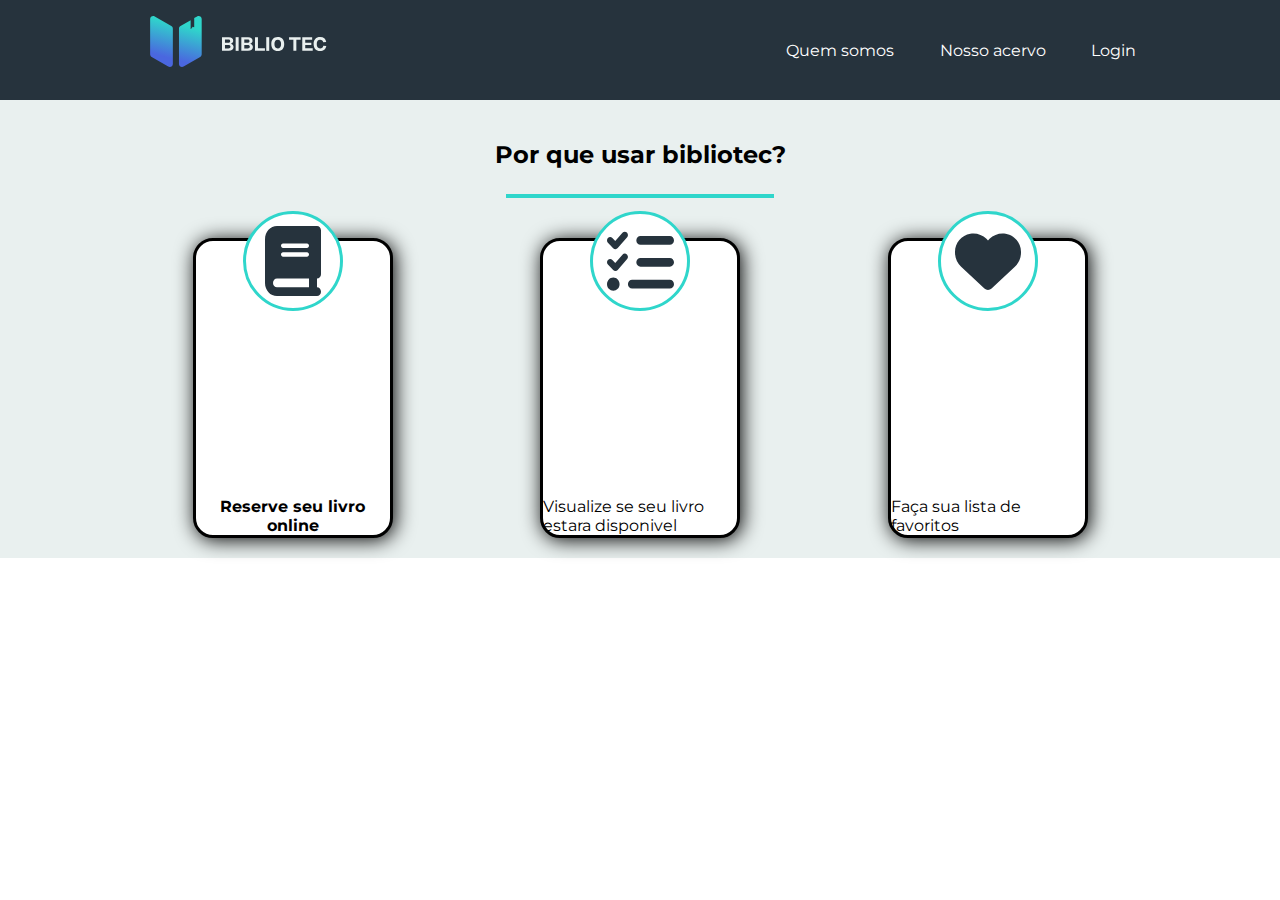
==== index.html @ d07726ea "site em andamento" ====
<!DOCTYPE html>
<html lang="pt-br">

<head>
    <meta charset="UTF-8">
    <meta name="viewport" content="width=device-width, initial-scale=1.0">
    <title>Sua biblioteca digital</title>

    <link rel="stylesheet" href="./css/home.css">
</head>

<body>
    <header>
        <div class="layout-grid header-flex">
            <img src="./imagens/logo-desktop.svg" alt="Livro aberto com o texto bibliotec ao lado">

            <nav>
                <a href="#">Quem somos</a>
                <a href="#">Nosso acervo</a>
                <a href="#">Login</a>
            </nav>

        </div>

    </header>

    <main>

        <section class="Porque-usar">
            <div class="layout-grid bibliotec-flex">
                <div class="titulo">
                    <h1>Por que usar bibliotec?</h1>
                    <hr>
                </div>
                <article class="icones">
                    <div class="caixa-livro">
                        <img src="./imagens/book-solid.svg" alt="livro fechado">
                    </div>

                    <h4 class="h4">Reserve seu livro online</h4>


                </article>


                <article class="icones">
                    <div class="caixa-hamburger">
                        <img src="./imagens/check-solid.svg" alt="menu hamburger">
                    </div>

                    Visualize se seu livro estara disponivel</article>
                <article class="icones">
                    <div class="caixa-coração">
                        <img src="./imagens/heart-solid.svg" alt="caixa-coração">
                    </div>
                    
                    Faça sua lista de favoritos
                </article>
            </div>
        </section>

        <section class="Top-livros">

            <article class=""></article>
            <article></article>
            <article></article>
            <article></article>

        </section>


    </main>

    <footer></footer>

</body>

</html>
---- css/home.css ----
@import url('https://fonts.googleapis.com/css2?family=Montserrat:ital,wght@0,100..900;1,100..900&display=swap');

* {
    margin: 0;
    padding: 0;
    box-sizing: border-box;
}

body{ 
    font-family: "Montserrat", sans-serif;
    
}

header {
    width: 100%;
    height: 100px;
    background-color: #26333D;

}

.layout-grid {
    width: 100%;
    max-width: 992px;
    /* border: 3px solid white; */
    margin: 0 auto;
}

.header-flex {
    display: flex;
    justify-content: space-between;
    height: 100%;
    align-items: center;
}

header nav {
    display: flex;
    justify-content: space-between;
    align-items: center;
    width: 350px;
    height: 100%;
    /* border: 3px solid white; */

}

header nav a {
    display: flex;
    color: white;
    text-decoration: none;
}

main {
    display: flex;
    justify-content: center;
    align-items: center;
    width: 100%;
    height: 100%;
    padding-top: 20px;
    padding-bottom: 20px;
    background-color: #e9f0ef;

}

.h4{

    text-align: center;
}

.icones {
    display: flex;
    justify-content: space-between;
    border: 3px solid black;
    flex-direction: column;
    width: 200px;
    height: 300px;
    align-items: center;
    border-radius: 20px;
    box-shadow: 2px 2px 20px black;
    background-color: white;

}

.bibliotec-flex {
    flex-wrap: wrap;
    display: flex;
    justify-content: space-between;
    align-items: center;
}

.titulo {
    margin-bottom: 40px;
    width: 100%;
    display: flex;
    flex-wrap: wrap;
    justify-content: center;
    
}

.bibliotec-flex .titulo hr {
    width: 30%;
    
    border: 2px solid #2fd6cb;
    
}


.bibliotec-flex h1 {
    width: 100%;
    text-align: center;
    display: flex;
    justify-content: center;
    font-size: x-large;
    margin-bottom: 25px;
    margin-top: 20px;
    
}

.caixa-livro {
    display: flex;
    justify-content: center;
    align-items: center;
    width: 100px;
    height: 100px;
    border: 3px solid #2fd6cb;
    border-radius: 50%;
    
    background-color: white;
    margin-top: -30px;
}

.caixa-hamburger{
    display: flex;
    justify-content: center;
    align-items: center;
    width: 100px;
    height: 100px;
    border: 3px solid #2fd6cb;
    border-radius: 50%;
    
    background-color: white;
    margin-top: -30px;
}

.caixa-coração{
    display: flex;
    justify-content: center;
    align-items: center;
    width: 100px;
    height: 100px;
    border: 3px solid #2fd6cb;
    border-radius: 50%;
    
    background-color: white;
    margin-top: -30px;
}
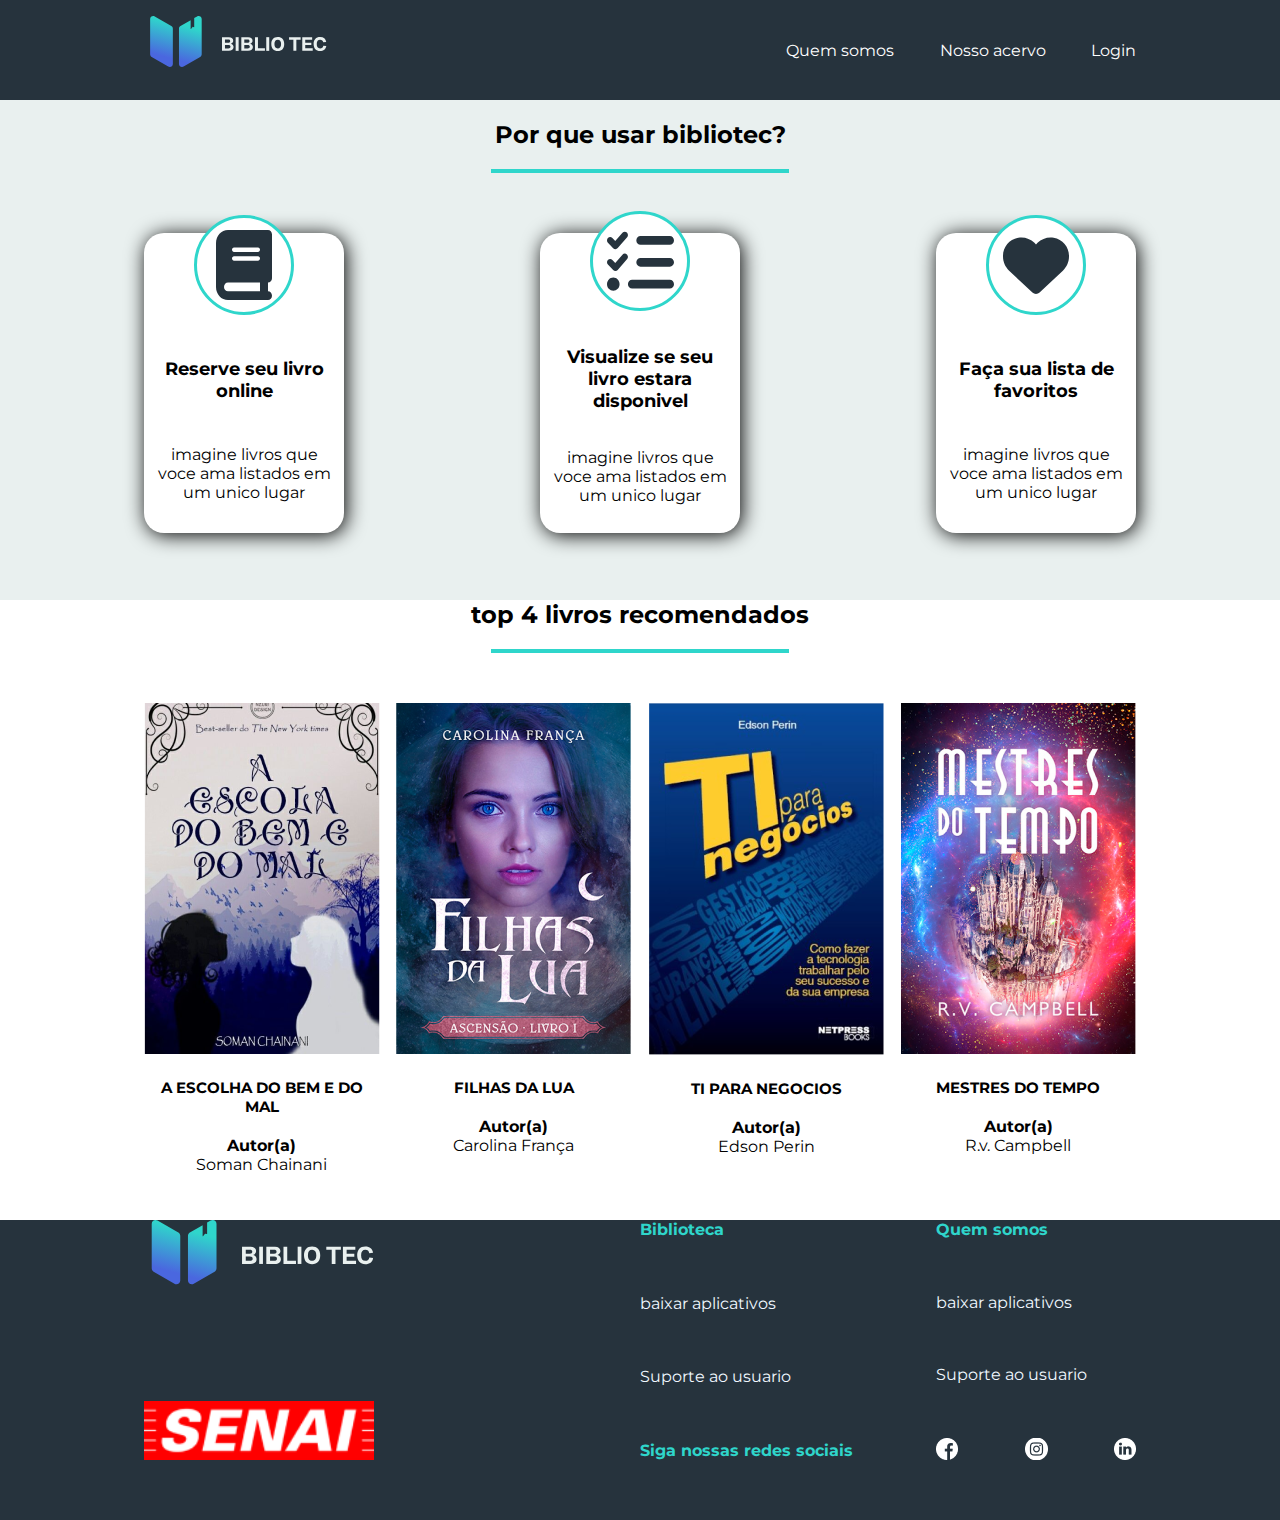
==== commit 37c11e22: "projeto completo" ====
--- a/index.html
+++ b/index.html
@@ -26,52 +26,122 @@
 
     <main>
 
-        <section class="Porque-usar">
+        <section class="porque-usar">
+
             <div class="layout-grid bibliotec-flex">
                 <div class="titulo">
                     <h1>Por que usar bibliotec?</h1>
                     <hr>
                 </div>
+
                 <article class="icones">
-                    <div class="caixa-livro">
-                        <img src="./imagens/book-solid.svg" alt="livro fechado">
+                    <div class="caixa-icone">
+                        <img src="./imagens/book-solid.svg" alt="imagem de livro">
                     </div>
+                    <h2>Reserve seu livro online</h2>
+                    <p>imagine livros que voce ama listados em um unico lugar
+                    </p>
+                </article>
 
-                    <h4 class="h4">Reserve seu livro online</h4>
+                <article class="icones">
+                    <div class="caixa-check">
+                        <img src="./imagens/check-solid.svg" alt="">
+                    </div>
+                    <h2>Visualize se seu livro estara disponivel</h2>
+                    <p>imagine livros que voce ama listados em um unico lugar</p>
+                </article>
 
+                <article class="icones">
+                    <div class="caixa-coraçao">
+                        <img src="./imagens/heart-solid.svg" alt="">
+                    </div>
+                    <h2>Faça sua lista de favoritos</h2>
+                    <p>imagine livros que voce ama listados em um unico lugar</p>
+                </article>
+
+            </div>
+        </section>
+
+        <section class="top-4livros">
+            <div class="layout-grid bibliotec-flex">
+                <div class="titulo-livro">
+                    <h1>top 4 livros recomendados</h1>
+                    <hr>
+                </div>
+
+                <article class="livros">
+                    <img src="./imagens/livro1.png" alt="escolha do bem e do mal">
+                    <h2>A ESCOLHA DO BEM E DO MAL</h2>
+                    <h3>Autor(a)</h3>
+                    <p>Soman Chainani</p>
+                </article>
+
+                <article class="livros">
+                    <img src="./imagens/livro2.png" alt="escolha do bem e do mal">
+                    <h2>FILHAS DA LUA </h2>
+                    <h3>Autor(a)</h3>
+                    <p>Carolina França</p>
+
+                </article>
+                <article class="livros">
+                    <img src="./imagens/livro3.png" alt="escolha do bem e do mal">
+                    <h2>TI PARA NEGOCIOS </h2>
+                    <h3>Autor(a)</h3>
+                    <p>Edson Perin</p>
+
+                </article>
+                <article class="livros">
+                    <img src="./imagens/livro4.png" alt="escolha do bem e do mal">
+                    <h2>MESTRES DO TEMPO</h2>
+                    <h3>Autor(a)</h3>
+                    <p>R.v. Campbell</p>
 
                 </article>
 
+            </div>
 
-                <article class="icones">
-                    <div class="caixa-hamburger">
-                        <img src="./imagens/check-solid.svg" alt="menu hamburger">
-                    </div>
 
-                    Visualize se seu livro estara disponivel</article>
-                <article class="icones">
-                    <div class="caixa-coração">
-                        <img src="./imagens/heart-solid.svg" alt="caixa-coração">
-                    </div>
-                    
-                    Faça sua lista de favoritos
-                </article>
-            </div>
-        </section>
 
-        <section class="Top-livros">
-
-            <article class=""></article>
-            <article></article>
-            <article></article>
-            <article></article>
 
         </section>
 
-
     </main>
 
-    <footer></footer>
+    <footer>
+        <div class="layout-grid footer-flex">
+            <div class="conteudo">
+                <div class="logo-footer">
+                    <img src="./imagens/logo-desktop.svg" alt="livro aberto">
+                    <img src="./imagens/logo-senai-vermelho.png" alt="logo senai vermelho">
+
+                </div>
+
+                <nav class="nav-footer">
+                    <div class="left-info">
+                        <h4>Biblioteca</h4>
+                        <a href=" #">baixar aplicativos</a>
+                        <a href="#">Suporte ao usuario</a>
+
+                        <h4>Siga nossas redes sociais</h4>
+                    </div>
+
+                    <div class="right-info">
+                        <h4>Quem somos</h4>
+                        <a href="#">baixar aplicativos</a>
+                        <a href="#">Suporte ao usuario</a>
+
+                        <div class="redes">
+                            <img src="./imagens/facebook-icon.png" alt="f dentro de uma bola">
+                            <img src="./imagens/instagram-icon.png" alt="i dentro de uma bola">
+                            <img src="./imagens/linkedin-icon.png" alt="l dentro de uma bola">
+                        </div>
+                    </div>
+
+                </nav>
+            </div>
+        </div>
+        </div>
+    </footer>
 
 </body>
 
--- a/css/home.css
+++ b/css/home.css
@@ -6,9 +6,8 @@
     box-sizing: border-box;
 }
 
-body{ 
+body {
     font-family: "Montserrat", sans-serif;
-    
 }
 
 header {
@@ -49,34 +48,40 @@
 }
 
 main {
-    display: flex;
     justify-content: center;
     align-items: center;
     width: 100%;
     height: 100%;
-    padding-top: 20px;
+    /* padding-top: 20px; */
     padding-bottom: 20px;
-    background-color: #e9f0ef;
-
-}
-
-.h4{
-
-    text-align: center;
+    /* background-color: #E9F0EF; */
 }
 
 .icones {
     display: flex;
-    justify-content: space-between;
-    border: 3px solid black;
+    justify-content: space-around;
+    background-color: white;
+    /* border: 3px solid rgb(0, 0, 0); */
     flex-direction: column;
     width: 200px;
     height: 300px;
     align-items: center;
     border-radius: 20px;
     box-shadow: 2px 2px 20px black;
-    background-color: white;
-
+    text-align: center;
+    margin-top: 40px;
+    padding: 10px;
+
+}
+
+.porque-usar {
+    width: 100%;
+    height: 500px;
+    background-color: #E9F0EF;
+}
+
+.porque-usar h1 {
+    padding-top: 20px;
 }
 
 .bibliotec-flex {
@@ -86,74 +91,180 @@
     align-items: center;
 }
 
-.titulo {
-    margin-bottom: 40px;
+.bibliotec-flex .titulo {
     width: 100%;
     display: flex;
     flex-wrap: wrap;
     justify-content: center;
-    
+    margin-bottom: 20px;
 }
 
 .bibliotec-flex .titulo hr {
     width: 30%;
+    border: 2px solid #2FD6CB;
+}
+
+.bibliotec-flex h1 {
+    width: 100%;
+    text-align: center;
+    display: flex;
+    justify-content: center;
+    font-size: x-large;
+    margin-bottom: 20px;
+
+}
+
+.caixa-icone {
+    width: 100px;
+    height: 100px;
+    border-radius: 50%;
+    border: 3px solid #2FD6CB;
+    display: flex;
+    justify-content: center;
+    align-items: center;
+    margin-top: -50px;
+    background-color: white;
+}
+
+.caixa-coraçao {
+    width: 100px;
+    height: 100px;
+    border-radius: 50%;
+    border: 3px solid #2FD6CB;
+    display: flex;
+    justify-content: center;
+    align-items: center;
+    margin-top: -50px;
+    background-color: white;
+}
+
+.caixa-check {
+    width: 100px;
+    height: 100px;
+    border-radius: 50%;
+    border: 3px solid #2FD6CB;
+    display: flex;
+    justify-content: center;
+    align-items: center;
+    margin-top: -50px;
+    background-color: white;
+}
+
+.icones h2 {
+    text-align: center;
+    font-size: large;
+}
+
+.bibliotec-flex .titulo-livro {
+    width: 100%;
+    display: flex;
+    flex-wrap: wrap;
+    justify-content: center;
+    margin-bottom: 40px;
+}
+
+.bibliotec-flex .titulo-livro hr {
+    width: 30%;
+    border: 2px solid #2FD6CB;
+    margin-bottom: 10px;
+}
+
+.livros {
+    /* background-color: black; */
+    height: 300px;
+    width: 235px;
+    text-align: center;
+}
+
+.livros h2 {
+    margin-top: 20px;
+    font-size: 15px;
+    ;
+}
+
+.livros h3 {
+    margin-top: 20px;
+    font-size: medium;
+}
+
+.top-4livros {
+    width: 100%;
+    height: 600px;
+    background-color: #ffff;
+
+}
+
+
+footer {
+    width: 100%;
+    height: 300px;
+    background-color: #26333D;
+}
+
+.footer-flex{
+    display: flex;
+    justify-content: space-between;
+    width: 100%;
+    height: 300px;
+    /* border: 2px solid red; */
+}
+.conteudo{
+    width: 100%;
+    display: flex;
+    justify-content: space-between;
+    /* border: 2px solid  aquamarine; */
+}
+
+.logo-footer{
+    display: flex;
+    flex-direction: column;
+    justify-content: space-between;
+    width: 230px;
+    height: 80%;
+    /* border: 2px solid orange; */
+}
+ .nav-footer{
+    display: flex;
+    justify-content: space-between;
+    width: 50%;
+    /* border: 2px solid green; */
+  }
+
+  .left-info{
+    width: 250px;
+    height: 80%;
+    display: flex;
+    flex-direction: column;
+    justify-content: space-between;
+    /* border: 1px solid blue; */
+
+  }
+  .right-info{
+    display: flex;
+    justify-content: space-between;
+    flex-direction: column;
+    width: 200px;
+    height: 80%;
+    /* border: 2px solid blue; */
+}
+.nav-footer h4{
+    color:#2FD6CB;
     
-    border: 2px solid #2fd6cb;
-    
-}
-
-
-.bibliotec-flex h1 {
-    width: 100%;
-    text-align: center;
-    display: flex;
-    justify-content: center;
-    font-size: x-large;
-    margin-bottom: 25px;
-    margin-top: 20px;
-    
-}
-
-.caixa-livro {
-    display: flex;
-    justify-content: center;
-    align-items: center;
-    width: 100px;
-    height: 100px;
-    border: 3px solid #2fd6cb;
-    border-radius: 50%;
-    
-    background-color: white;
-    margin-top: -30px;
-}
-
-.caixa-hamburger{
-    display: flex;
-    justify-content: center;
-    align-items: center;
-    width: 100px;
-    height: 100px;
-    border: 3px solid #2fd6cb;
-    border-radius: 50%;
-    
-    background-color: white;
-    margin-top: -30px;
-}
-
-.caixa-coração{
-    display: flex;
-    justify-content: center;
-    align-items: center;
-    width: 100px;
-    height: 100px;
-    border: 3px solid #2fd6cb;
-    border-radius: 50%;
-    
-    background-color: white;
-    margin-top: -30px;
-}
-
-
-
-
-
+}
+
+.nav-footer a {
+    text-decoration: none;
+    color: aliceblue;
+}
+
+.redes{
+    display: flex;
+    flex-direction: row;
+    justify-content: space-between;
+    align-items: flex-end ;
+    /* border: 2px solid purple ; */
+}
+
+
+
+
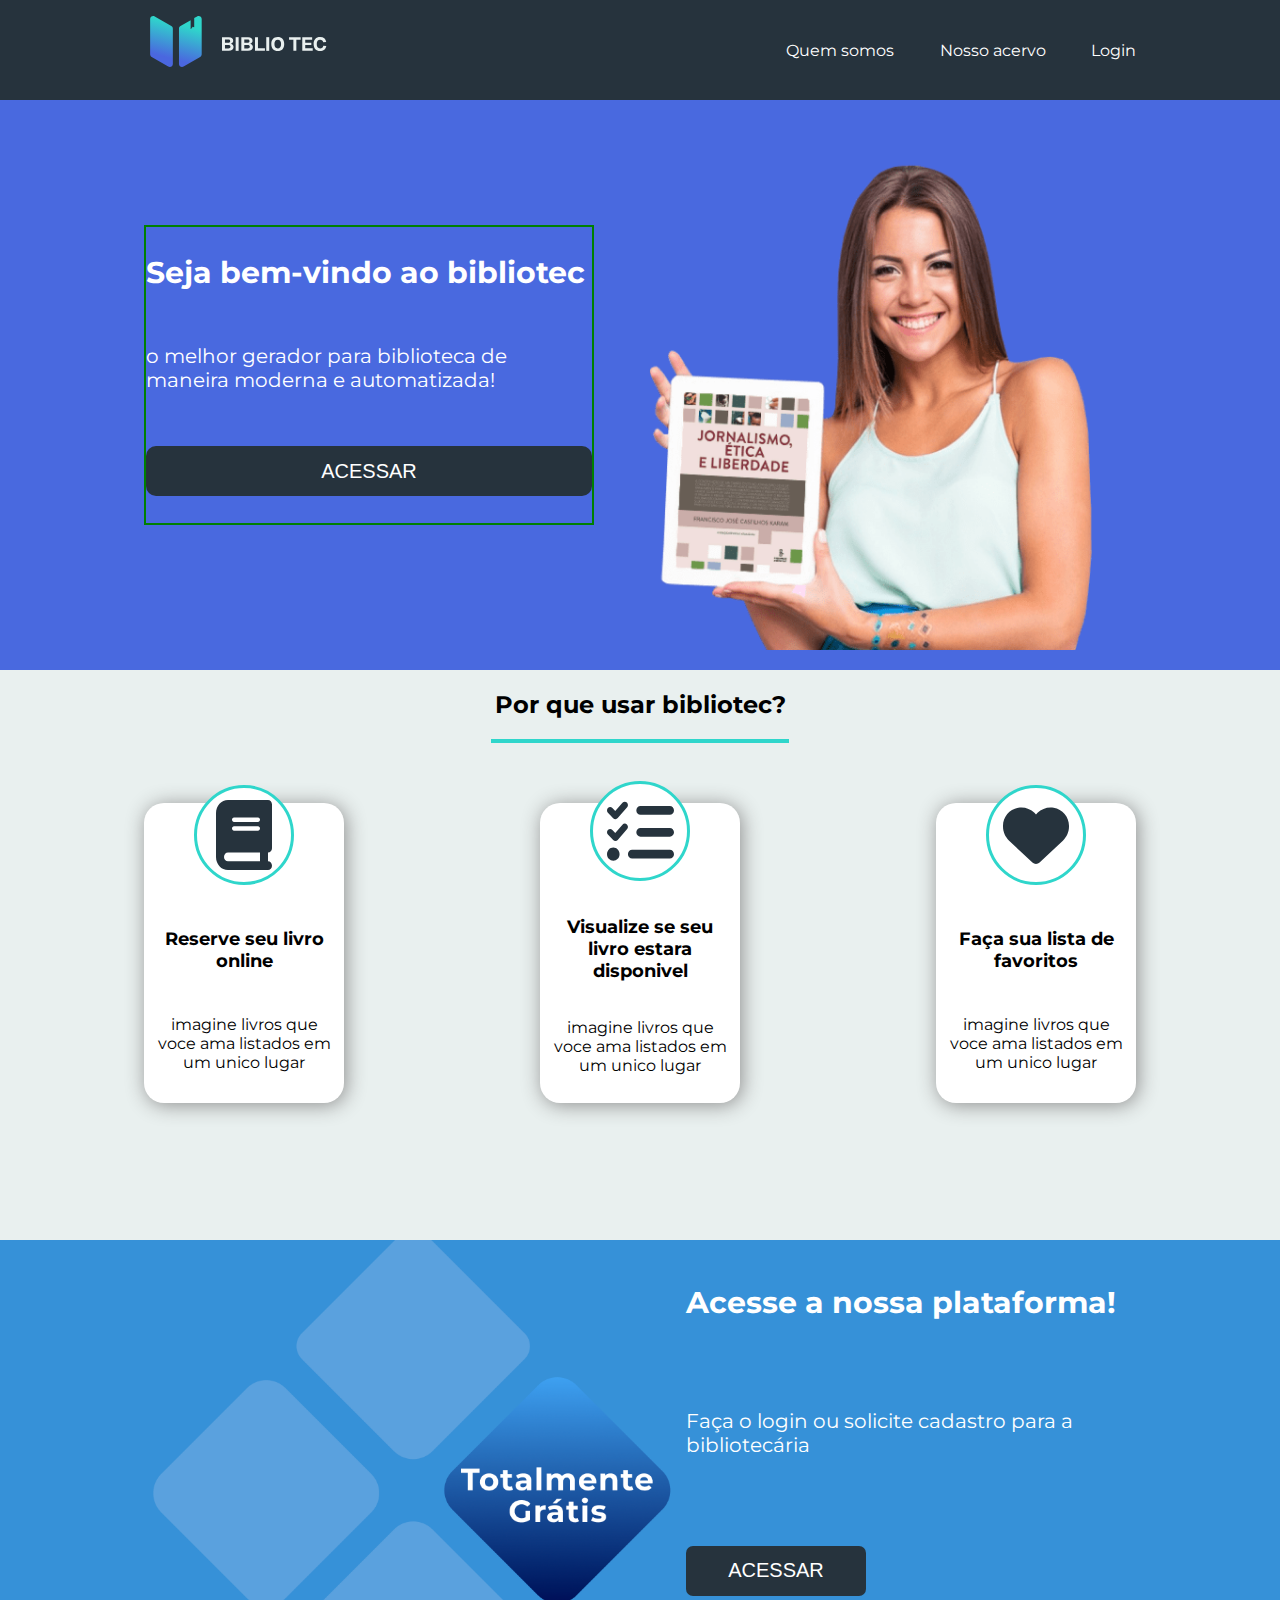
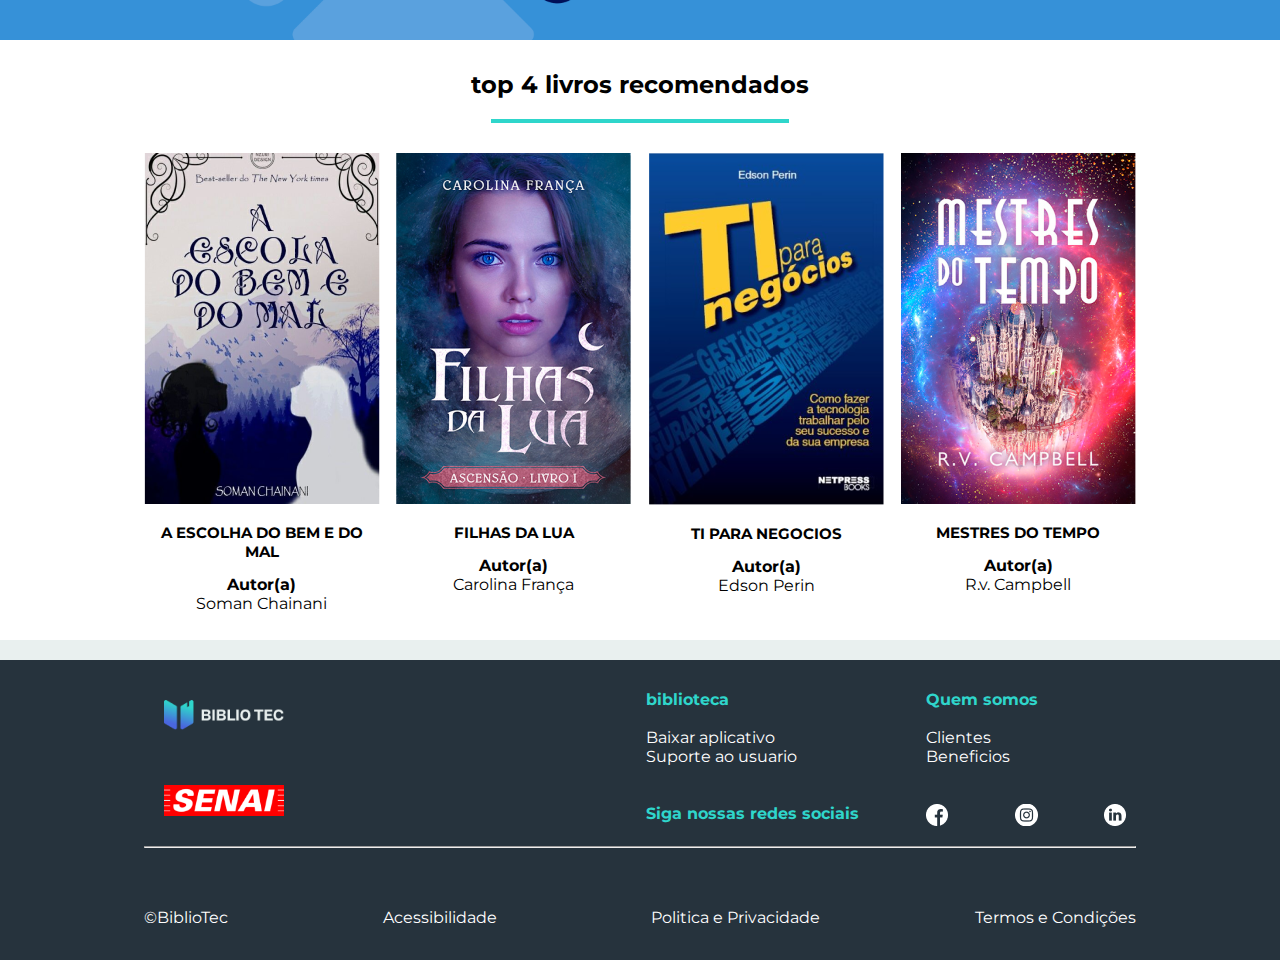
==== commit f0ecf1a5: "Projeto concluido" ====
--- a/index.html
+++ b/index.html
@@ -24,7 +24,27 @@
 
     </header>
 
+
+
+
     <main>
+
+        <section id="banner">
+            <div class="layout-grid banner-flex">
+
+                <div class="banner-info">
+                    <h4>Seja bem-vindo ao bibliotec</h4>
+                    <p>o melhor gerador para biblioteca de maneira moderna e automatizada! </p>
+                    <button>Acessar</button>
+                </div>
+                <img src="./imagens/banner-mulher-livro.png" alt="mulher com livor na mão">
+            </div>
+
+        </section>
+
+
+
+
 
         <section class="porque-usar">
 
@@ -60,7 +80,27 @@
                 </article>
 
             </div>
+
         </section>
+
+
+        <section id="acesso">
+            <div class="layout-grid acesso-flex">
+
+                <img src="./imagens/totalmente-gratis.png" alt=" informativo totalmente gratis">
+                <div class="acesso-gratis">
+                    <h5>Acesse a nossa plataforma!</h5>
+                    <p>Faça o login ou solicite
+                        cadastro para a bibliotecária</p>
+                    <button>Acessar</button>
+                </div>
+
+            </div>
+
+        </section>
+
+
+
 
         <section class="top-4livros">
             <div class="layout-grid bibliotec-flex">
@@ -107,39 +147,48 @@
 
     </main>
 
+
     <footer>
-        <div class="layout-grid footer-flex">
-            <div class="conteudo">
-                <div class="logo-footer">
-                    <img src="./imagens/logo-desktop.svg" alt="livro aberto">
-                    <img src="./imagens/logo-senai-vermelho.png" alt="logo senai vermelho">
-
-                </div>
-
-                <nav class="nav-footer">
-                    <div class="left-info">
-                        <h4>Biblioteca</h4>
-                        <a href=" #">baixar aplicativos</a>
-                        <a href="#">Suporte ao usuario</a>
-
-                        <h4>Siga nossas redes sociais</h4>
+        <section class="layout-grid padding">
+            <div class="layout-grid footer-flex">
+                <div class="conteudo">
+                    <div class="logo-footer">
+                        <img src="./imagens/logo-recortado.png" alt="logo livro">
+                        <img src="./imagens/logo-senai-vermelho.png" alt="logo senai">
                     </div>
 
-                    <div class="right-info">
-                        <h4>Quem somos</h4>
-                        <a href="#">baixar aplicativos</a>
-                        <a href="#">Suporte ao usuario</a>
+                    <nav class="nav-footer">
+                        <div class="left-info">
+                            <h4>biblioteca</h4><br>
+                            <a href="#">Baixar aplicativo</a>
+                            <a href="#">Suporte ao usuario</a> <br> <br>
+                            <h4>Siga nossas redes sociais</h4>
+                        </div>
 
-                        <div class="redes">
-                            <img src="./imagens/facebook-icon.png" alt="f dentro de uma bola">
-                            <img src="./imagens/instagram-icon.png" alt="i dentro de uma bola">
-                            <img src="./imagens/linkedin-icon.png" alt="l dentro de uma bola">
+                        <div class="right-info">
+                            <h4>Quem somos</h4>
+                            <br>
+                            <a href="#">Clientes</a>
+                            <a href="#">Beneficios</a> <br> <br>
+
+                            <div class="redes-sociais">
+                                <img src="./imagens/facebook-icon.png" alt="logo facebook">
+                                <img src="./imagens/instagram-icon.png" alt="logo instagram">
+                                <img src="./imagens/linkedin-icon.png" alt="logo linkedin">
+                            </div>
                         </div>
-                    </div>
 
-                </nav>
+                    </nav>
+                </div>
             </div>
-        </div>
+            <hr>
+        </section>
+
+        <div class="barra layout-grid">
+            <a href="#">©BiblioTec</a>
+            <a href="#">Acessibilidade</a>
+            <a href="#">Politica e Privacidade</a>
+            <a href="#">Termos e Condições</a>
         </div>
     </footer>
 
--- a/css/home.css
+++ b/css/home.css
@@ -17,6 +17,12 @@
 
 }
 
+footer {
+    width: 100%;
+    height: 300px;
+    background-color: #26333D;
+}
+
 .layout-grid {
     width: 100%;
     max-width: 992px;
@@ -41,10 +47,17 @@
 
 }
 
+nav a:hover {
+    color: #2FD6CB;
+    text-decoration: none;
+
+}
+
 header nav a {
     display: flex;
     color: white;
     text-decoration: none;
+
 }
 
 main {
@@ -54,8 +67,72 @@
     height: 100%;
     /* padding-top: 20px; */
     padding-bottom: 20px;
-    /* background-color: #E9F0EF; */
-}
+    background-color: #E9F0EF;
+}
+
+
+#banner {
+    width: 100%;
+    height: 570px;
+    background-color: #4969df;
+
+}
+
+.banner-flex {
+    display: flex;
+    /* border: 2px solid blue; */
+    justify-content: space-between;
+    align-items: center;
+}
+
+.banner-info {
+    display: flex;
+    flex-wrap: wrap;
+    justify-content: space-between;
+    align-items: center;
+    width: 450px;
+    height: 300px;
+    /* border: 6px solid red; */
+
+    color: white;
+    font-size: 20px;
+    border: 2px solid green;
+}
+
+#banner img {
+    margin-top: 53px;
+    width: 500px;
+    height: 100%;
+    align-self: flex-end;
+
+}
+
+h4 {
+    color: white;
+    font-size: 30px;
+}
+
+
+
+.banner-info button {
+    width: 180%;
+    height: 50px;
+    background-color: #26333D;
+    color: white;
+    font-size: 20px;
+    text-transform: uppercase;
+    /* padding-left: 10px;
+    padding-right: 20px;
+    padding-top: 20px;
+    padding-bottom: 20px; */
+    padding: 10px 20px 10px 20px;
+    border-radius: 10px;
+    border: none;
+}
+
+
+
+
 
 .icones {
     display: flex;
@@ -67,7 +144,7 @@
     height: 300px;
     align-items: center;
     border-radius: 20px;
-    box-shadow: 2px 2px 20px black;
+    box-shadow: 2px 2px 20px rgb(142, 142, 142);
     text-align: center;
     margin-top: 40px;
     padding: 10px;
@@ -76,7 +153,8 @@
 
 .porque-usar {
     width: 100%;
-    height: 500px;
+    height: 570px;
+
     background-color: #E9F0EF;
 }
 
@@ -155,19 +233,81 @@
     font-size: large;
 }
 
-.bibliotec-flex .titulo-livro {
-    width: 100%;
-    display: flex;
-    flex-wrap: wrap;
-    justify-content: center;
-    margin-bottom: 40px;
-}
-
-.bibliotec-flex .titulo-livro hr {
-    width: 30%;
-    border: 2px solid #2FD6CB;
-    margin-bottom: 10px;
-}
+#acesso {
+   
+    width: 100%;
+    height: 400px;
+    background-color: #3691d8;
+}
+
+.acesso-flex {
+    display: flex;
+    justify-content: space-between;
+    align-items: center;
+    height: 100%;
+    /* border: 2px solid pink; */
+}
+
+.acesso-flex img {
+    /* width: 100%; */
+    height: 100%;
+}
+
+.acesso-gratis {
+    display: flex;
+    justify-content: space-around;
+    flex-direction: column;
+    width: 450px;
+    height: 100%;
+    /* border: 2px solid red; */
+}
+
+
+.acesso-gratis button {
+    background-color: #26333D;
+    color: white;
+    padding: 10px 20px 10px 20px;
+    font-size: 20px;
+    height: 50px;
+    width: 180px;
+    border: none;
+    text-transform: uppercase;
+    border-radius: 7px;
+}
+
+.acesso-gratis h5 {
+    color: white;
+    font-size: 30px;
+}
+.acesso-gratis p{ 
+    color: white;
+    font-size: 20px;
+}
+ 
+
+
+
+
+
+
+
+
+
+
+
+
+
+
+
+
+
+
+
+
+
+
+
+
 
 .livros {
     /* background-color: black; */
@@ -177,94 +317,126 @@
 }
 
 .livros h2 {
-    margin-top: 20px;
+    margin-top: 15px;
     font-size: 15px;
-    ;
 }
 
 .livros h3 {
-    margin-top: 20px;
+    margin-top: 14px;
     font-size: medium;
 }
 
 .top-4livros {
+    padding: 30px;
     width: 100%;
     height: 600px;
-    background-color: #ffff;
-
-}
-
-
-footer {
-    width: 100%;
-    height: 300px;
-    background-color: #26333D;
-}
-
-.footer-flex{
-    display: flex;
-    justify-content: space-between;
-    width: 100%;
-    height: 300px;
+    background-color: white;
+}
+
+.bibliotec-flex .titulo-livro {
+    width: 100%;
+    display: flex;
+    flex-wrap: wrap;
+    justify-content: center;
+    margin-bottom: 20px;
+}
+
+.bibliotec-flex .titulo-livro hr {
+    width: 30%;
+    border: 2px solid #2FD6CB;
+    margin-bottom: 10px;
+}
+
+.conteudo {
+    display: flex;
+    justify-content: space-between;
+    width: 100%;
+}
+
+.footer-flex {
+    display: flex;
+    justify-content: space-between;
+    height: 100%;
+    /* border: 2px solid orange; */
+    width: 100%;
+}
+
+.logo-footer {
+    padding: 20px;
+    display: flex;
+    flex-direction: column;
+    justify-content: space-between;
+    width: 160px;
     /* border: 2px solid red; */
 }
-.conteudo{
-    width: 100%;
-    display: flex;
-    justify-content: space-between;
-    /* border: 2px solid  aquamarine; */
-}
-
-.logo-footer{
+
+.nav-footer {
+    padding: 10px;
+    display: flex;
+    justify-content: space-between;
+    width: 500px;
+}
+
+.left-info {
     display: flex;
     flex-direction: column;
     justify-content: space-between;
-    width: 230px;
+    width: 500px;
+    border: #2FD6CB;
     height: 80%;
-    /* border: 2px solid orange; */
-}
- .nav-footer{
-    display: flex;
-    justify-content: space-between;
-    width: 50%;
-    /* border: 2px solid green; */
-  }
-
-  .left-info{
-    width: 250px;
-    height: 80%;
+}
+
+.right-info {
     display: flex;
     flex-direction: column;
     justify-content: space-between;
-    /* border: 1px solid blue; */
-
-  }
-  .right-info{
-    display: flex;
-    justify-content: space-between;
-    flex-direction: column;
     width: 200px;
     height: 80%;
-    /* border: 2px solid blue; */
-}
-.nav-footer h4{
-    color:#2FD6CB;
-    
-}
-
-.nav-footer a {
+}
+
+.right-info a {
+    color: white;
     text-decoration: none;
-    color: aliceblue;
-}
-
-.redes{
+    height: 100%;
+    width: 200px;
+}
+
+
+.left-info a {
+    color: white;
+    text-decoration: none;
+}
+
+.nav-footer h4 {
+    color: #2FD6CB;
+    font-size: 16px;
+}
+
+.redes-sociais {
     display: flex;
     flex-direction: row;
     justify-content: space-between;
-    align-items: flex-end ;
-    /* border: 2px solid purple ; */
-}
-
-
-
-
+    /* border: 2px solid pink */
+}
+
+footer hr {
+    width: 100%;
+    margin-top: 10px;
+}
+
+.barra {
+    display: flex;
+    justify-content: space-between;
+    /* align-items: center; */
+    margin-top: 40px;
+}
+
+.barra a {
+    color: white;
+    text-decoration: none;
+}
+
+.padding {
+    padding-top: 20px;
+    padding-bottom: 20px;
+}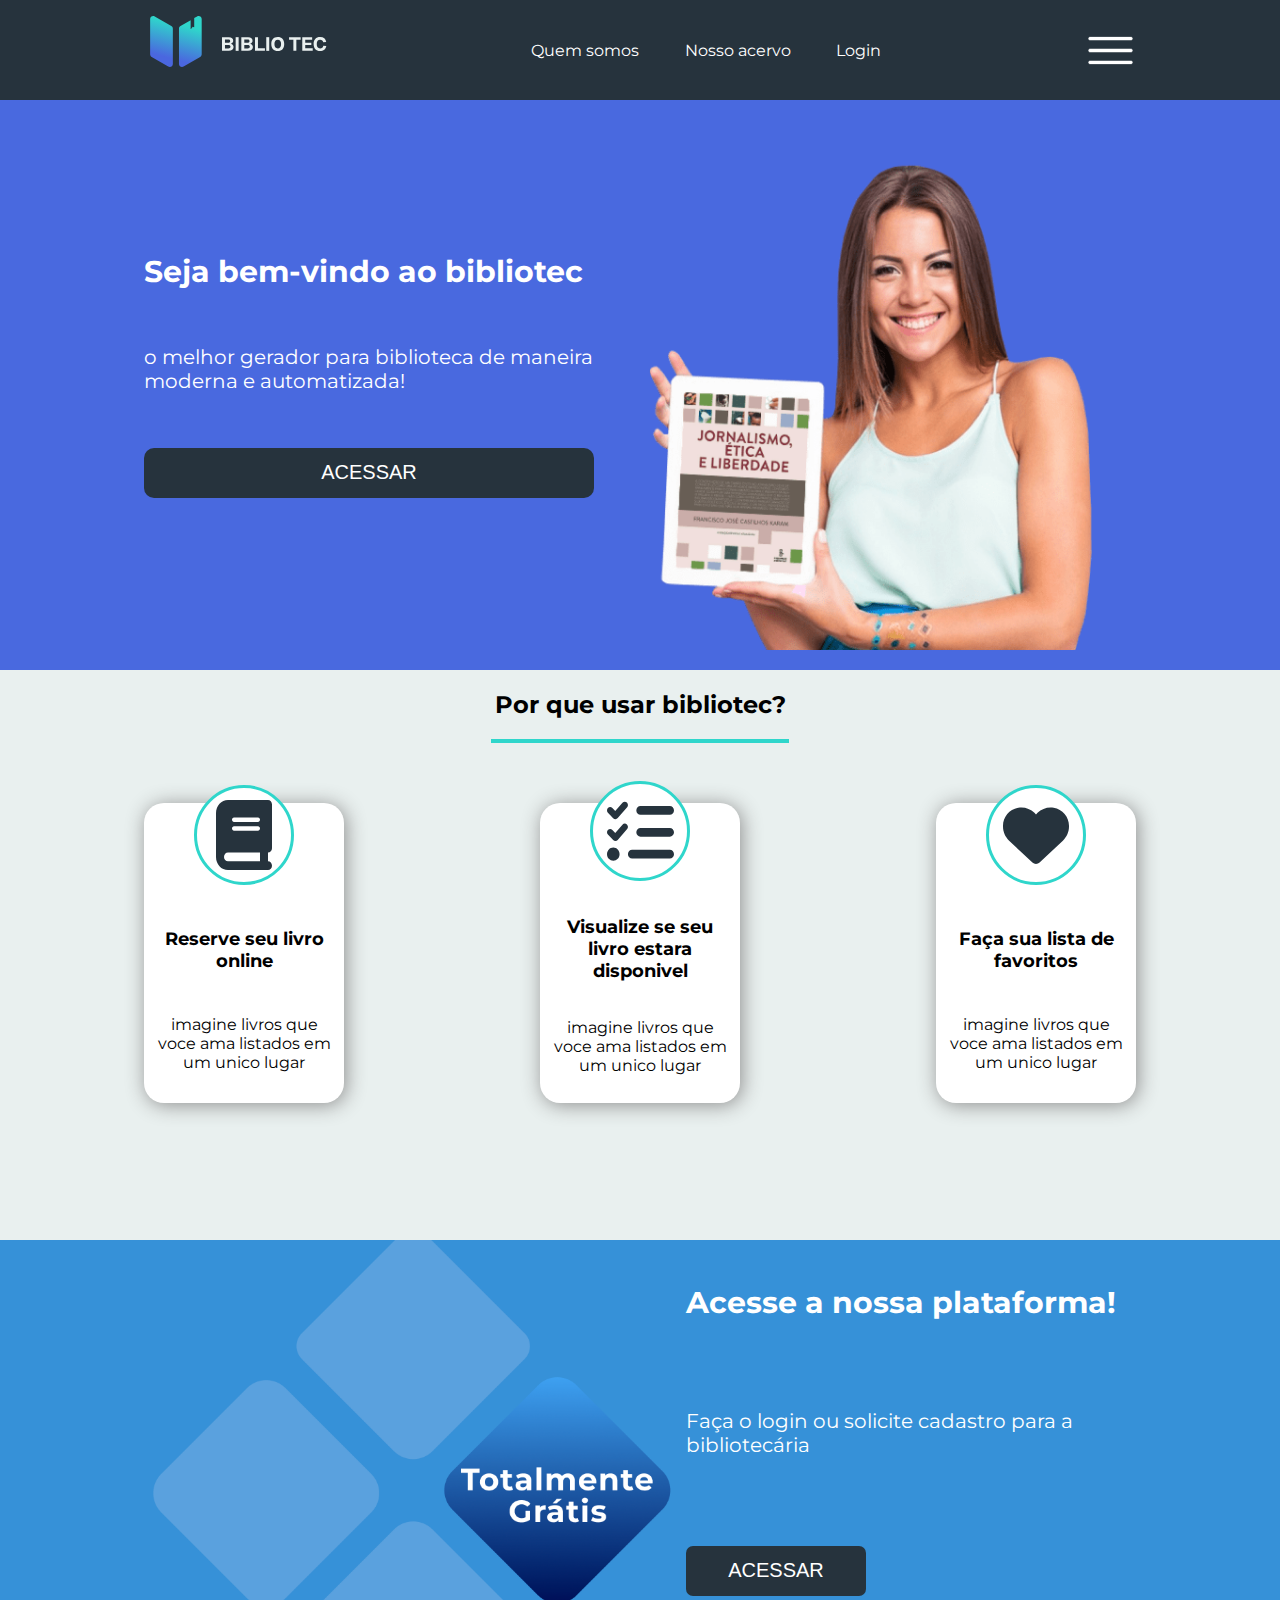
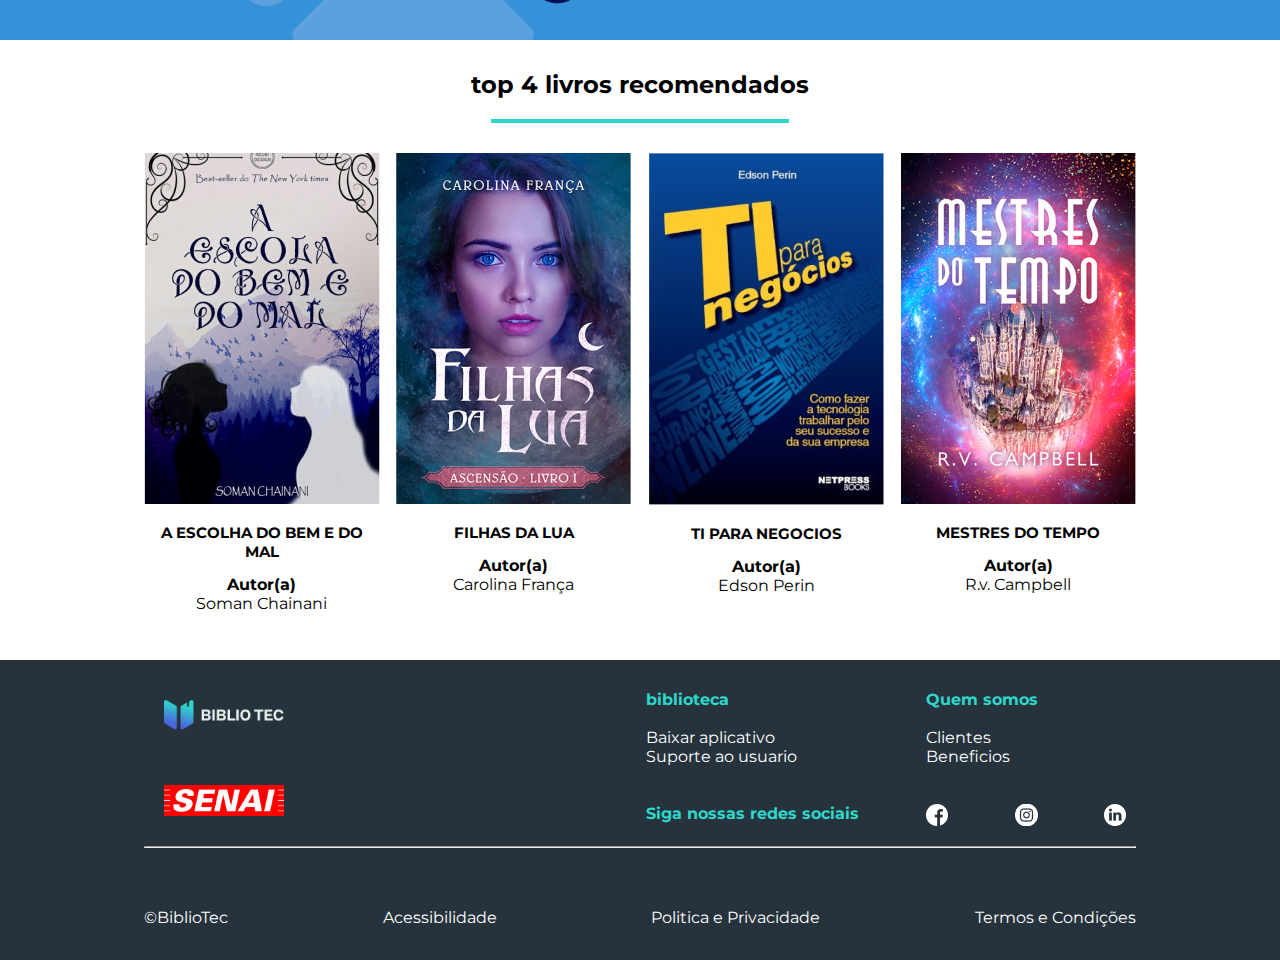
==== commit 8b4c7b05: "atualizando o mobile" ====
--- a/index.html
+++ b/index.html
@@ -14,11 +14,13 @@
         <div class="layout-grid header-flex">
             <img src="./imagens/logo-desktop.svg" alt="Livro aberto com o texto bibliotec ao lado">
 
-            <nav>
+            <nav id="menu" class="menu">
                 <a href="#">Quem somos</a>
                 <a href="#">Nosso acervo</a>
                 <a href="#">Login</a>
             </nav>
+
+            <img src="./imagens/menu-hamburger.png" alt="" onclick="mostrarMenu()">
 
         </div>
 
@@ -192,6 +194,14 @@
         </div>
     </footer>
 
+
+
+    <script>
+        function mostrarMenu(){
+            document.getElementById("menu") .classList.toggle("mostra-menu")
+
+        }
+    </script>
 </body>
 
 </html>--- a/css/home.css
+++ b/css/home.css
@@ -67,7 +67,7 @@
     height: 100%;
     /* padding-top: 20px; */
     padding-bottom: 20px;
-    background-color: #E9F0EF;
+    background-color: white;
 }
 
 
@@ -96,7 +96,7 @@
 
     color: white;
     font-size: 20px;
-    border: 2px solid green;
+    /* border: 2px solid green; */
 }
 
 #banner img {
@@ -287,28 +287,6 @@
 
 
 
-
-
-
-
-
-
-
-
-
-
-
-
-
-
-
-
-
-
-
-
-
-
 .livros {
     /* background-color: black; */
     height: 300px;
@@ -439,4 +417,60 @@
 .padding {
     padding-top: 20px;
     padding-bottom: 20px;
+}
+
+@media screen and (max-width: 992px) {
+    /* navbar */
+
+
+    .menu{
+        position: fixed;
+        top: 0;
+        left: -80%;
+        z-index: 10;
+
+        width: 80%;
+        height: 100%;
+        background-color: #26333D;
+    }
+
+    .mostra-menu{
+        left: 0;
+    }
+
+
+
+    .porque-usar{
+        height: auto;
+        padding: 20px;
+    }
+
+    .icones{
+        margin-top: 80px;
+    }
+
+    .bibliotec-flex{
+        flex-direction: column;
+
+        border: 2px solid blue ;
+    }
+
+    .livros{ 
+        flex-direction: column;
+        height: auto;
+
+        margin-bottom: 30px;
+    }
+
+
+    .top-4livros{
+        height: auto;
+        
+    }
+
+
+
+
+
+
 }